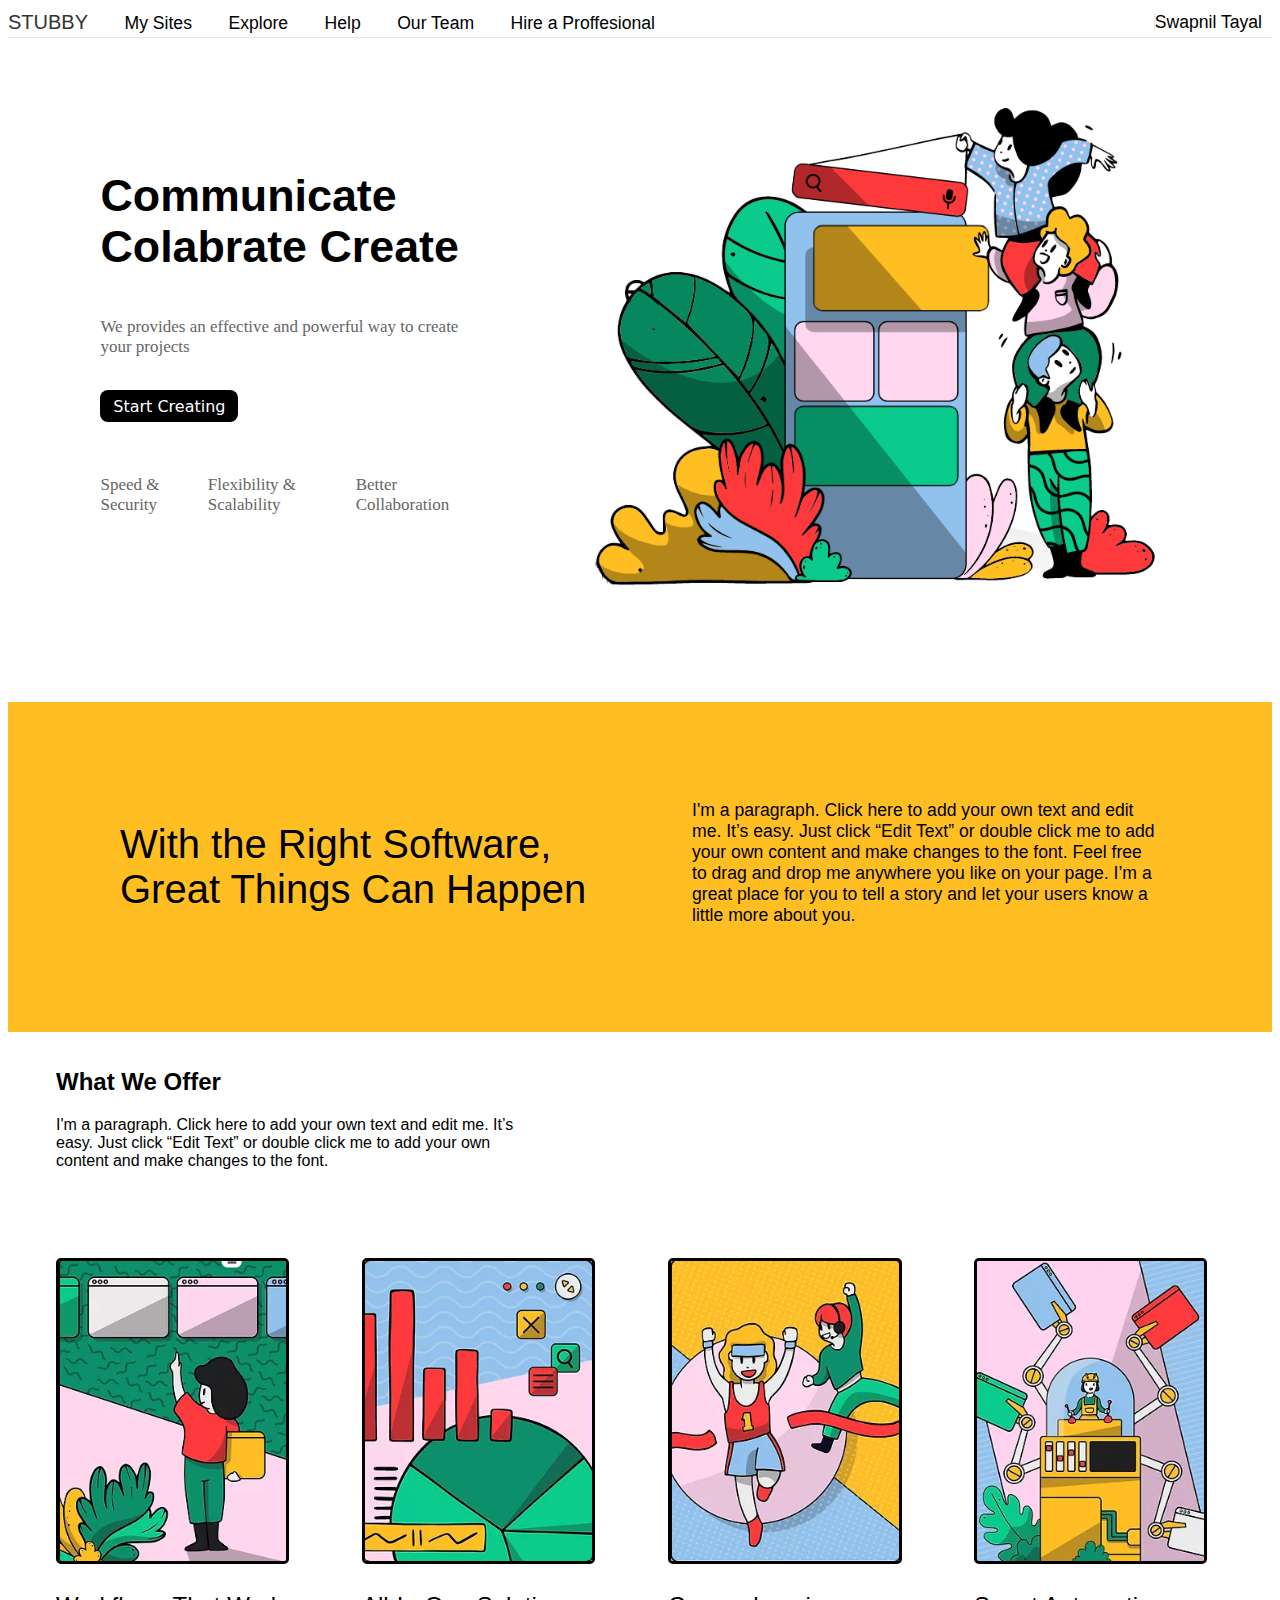
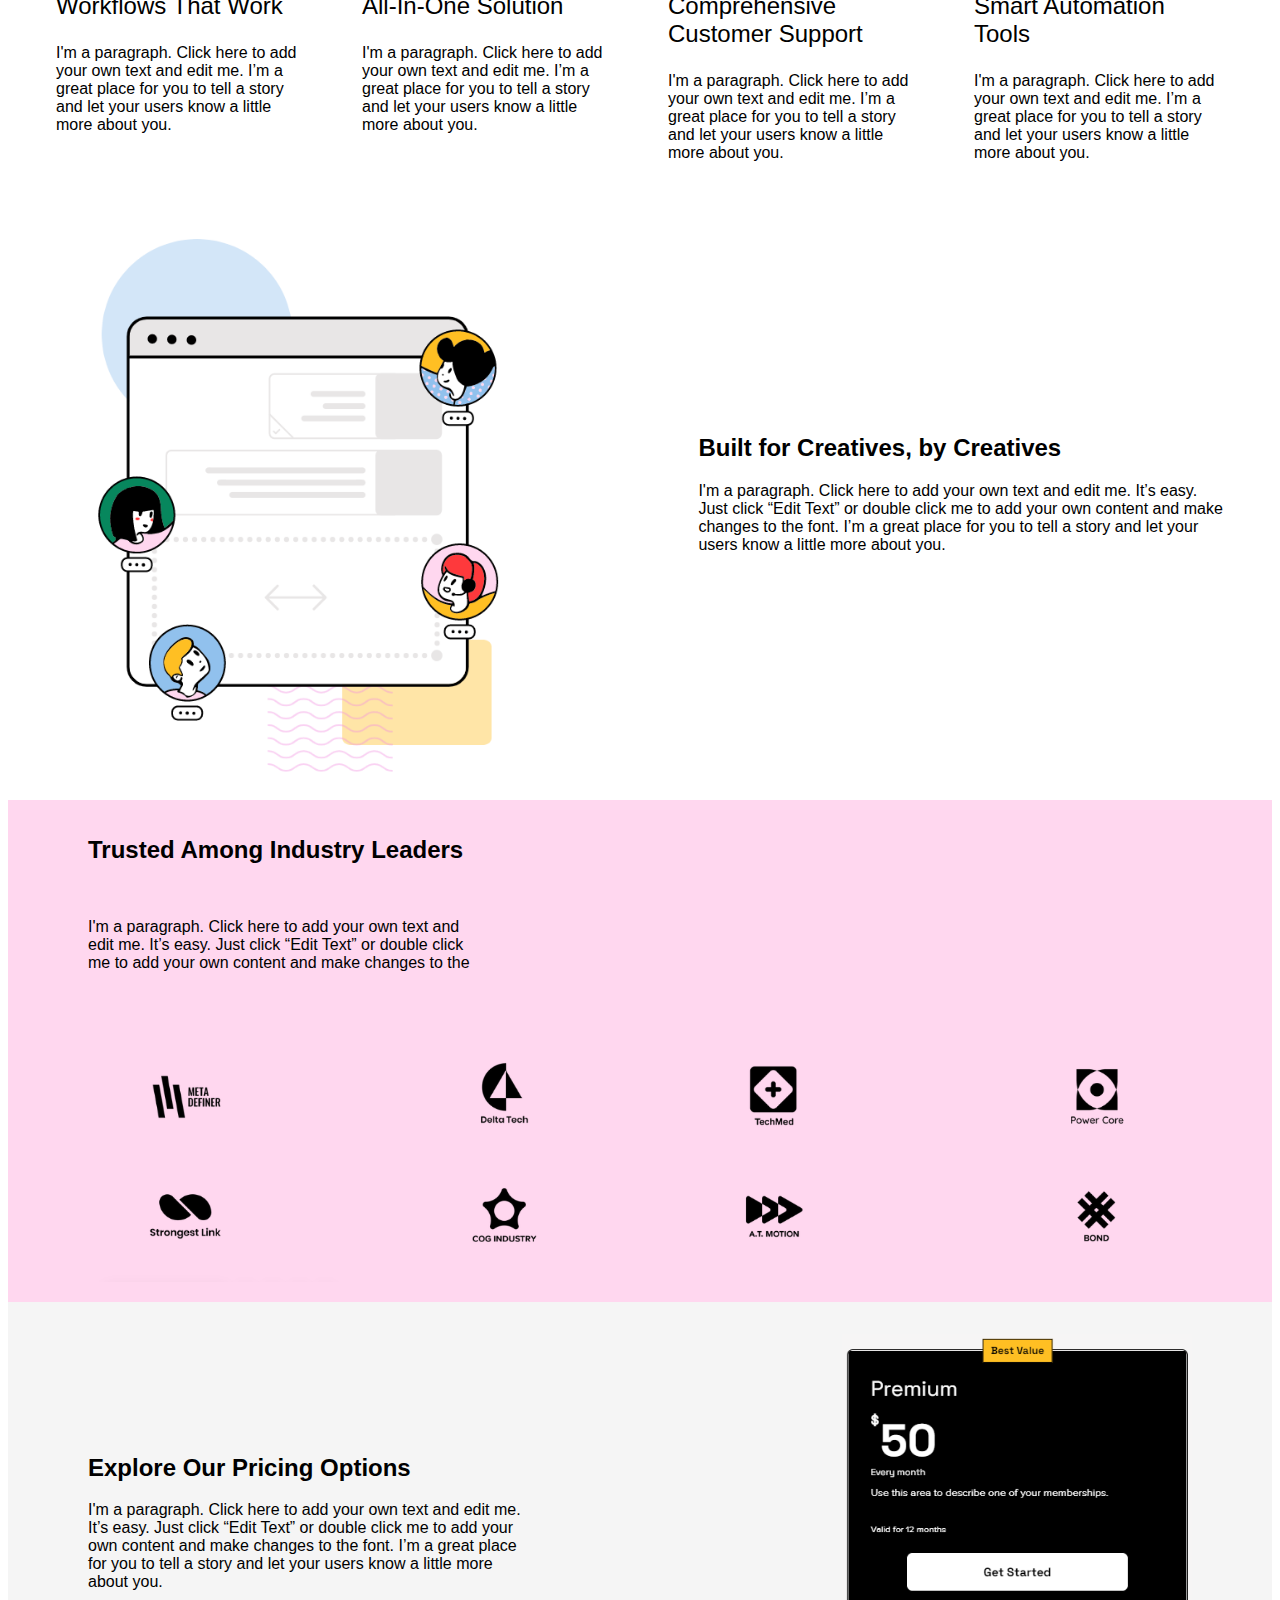
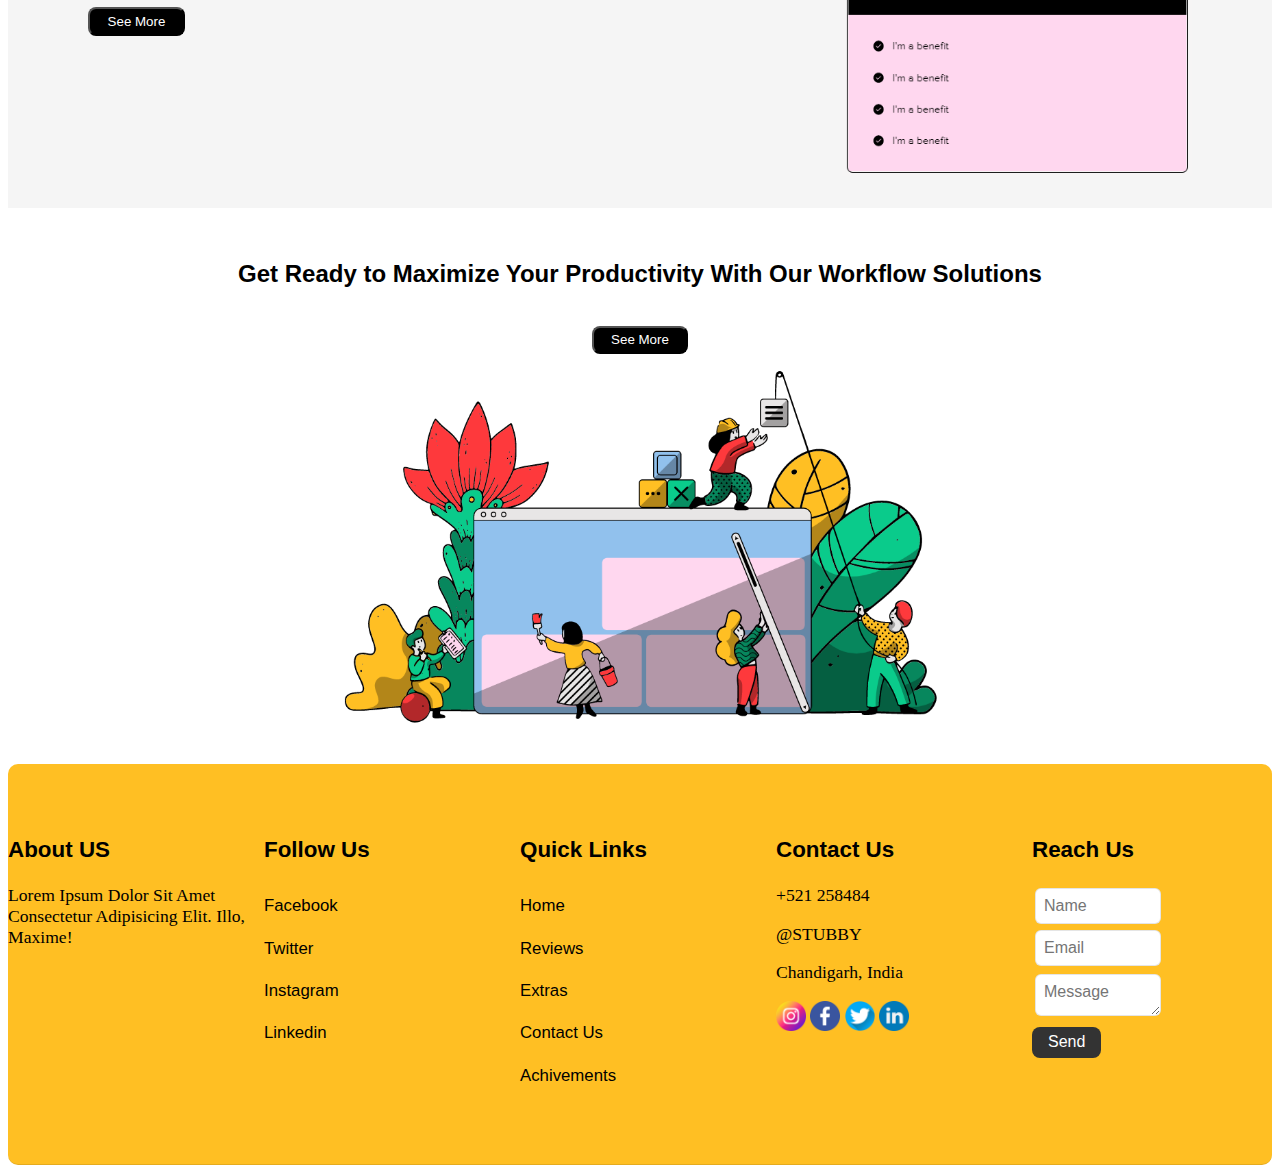
==== templates/index.html @ 8336cf28 "updated" ====
<!DOCTYPE html>
<html lang="en">
<head>
    <meta charset="UTF-8">
    <meta http-equiv="X-UA-Compatible" content="IE=edge">
    <meta name="viewport" content="width=device-width, initial-scale=1.0">
    <link rel="icon" type="image/x-icon" href="Images/facion.png">
    <title>STUBBY | WEBSITE BUIDER</title>
    <link rel="stylesheet" href="/static/CSS/style.css">
</head>
<body>


        
    <header id="header">
        <div>
            <a id="name" href="/">STUBBY</a>
            <a href="#">My Sites</a>
            <a href="#">Explore</a>
            <a href="#">Help</a>
            <a href="#">Our Team</a>
            <a href="#">Hire a Proffesional</a>
        </div>
        <nav id="nav">
            <script src="https://cdn.lordicon.com/lusqsztk.js"></script>
            <lord-icon
                src="https://cdn.lordicon.com/tkgyrmwc.json"
                trigger="hover"
                colors="primary:#121331,secondary:#7166ee"
                style="width:40px;height:40px">
            </lord-icon>
            <script src="https://cdn.lordicon.com/lusqsztk.js"></script>
            <lord-icon
                id="icon"
                src="https://cdn.lordicon.com/msoeawqm.json"
                trigger="hover"
                colors="primary:#121331,secondary:#7166ee"
                style="width:40px;height:40px">
            </lord-icon>
            <a href="#" style="margin-right:10px; margin-left:-0px">Swapnil Tayal</a>
        </nav>
    </header>




    <section id="home">
        <div id="content">
            <h3>Communicate Colabrate Create</h3>
            <p>We provides an effective and powerful way to create your projects</p>
            <a href="select.html" id="btnH">Start Creating</a>
            <br>
            <br>
            <br>
            <div id="homeicon">
                <p>Speed & Security</p>
                <p>Flexibility & Scalability</p>
                <p>Better Collaboration</p>
            </div>
            
        </div>
        <div id="image">
            <img src="/static/assets/images/home'.png">
        </div>
    </section>

    <section id="home2">
        <div id="first">
            <p>With the Right Software, Great Things Can Happen</p>
        </div>
        <div id="sec">
            <p>
                I'm a paragraph. Click here to add your own text and edit me. It’s easy. Just click “Edit Text” or double click me to add your own content and make changes to the font. Feel free to drag and drop me anywhere you like on your page. I’m a great place for you to tell a story and let your users know a little more about you.
            </p>
        </div>
    </section>


    <section id="home3">
        <div id="nn">
            <h2>What We Offer</h2>
            <p>I'm a paragraph. Click here to add your own text and edit me. It’s easy. Just click “Edit Text” or double click me to add your own content and make changes to the font.</p>
        </div>
        <br>
        <br>
        <br>
        <br>
        <div id="wwo">
            <div>
                <img src="/static/assets/images/1.png">
                <p>Workflows That Work</p>
                <p1>I'm a paragraph. Click here to add your own text and edit me. I’m a great place for you to tell a story and let your users know a little more about you.</p1>
            </div>
            <div>
                <img src="/static/assets/images/2.png">
                <p>All-In-One Solution</p>
                <p1>I'm a paragraph. Click here to add your own text and edit me. I’m a great place for you to tell a story and let your users know a little more about you.</p1>
            </div>
            <div>
                <img src="/static/assets/images/3.png">
                <p>Comprehensive Customer Support</p>
                <p1>I'm a paragraph. Click here to add your own text and edit me. I’m a great place for you to tell a story and let your users know a little more about you.</p1>
            </div>
            <div>
                <img src="/static/assets/images/4.png">
                <p>Smart Automation Tools</p>
                <p1>I'm a paragraph. Click here to add your own text and edit me. I’m a great place for you to tell a story and let your users know a little more about you.</p1>
            </div>
        </div>

        <br>
        <br>
        <br>
        <br>

        <div id="bocbc">
            <img src="/static/assets/images/5.png">
            <div>
                <h2>Built for Creatives, by Creatives</h2>
                <p>I'm a paragraph. Click here to add your own text and edit me. It’s easy. Just click “Edit Text” or double click me to add your own content and make changes to the font. I’m a great place for you to tell a story and let your users know a little more about you.</p>
            </div>
        </div>

    </section>

    <section id="home4">
        <h2>Trusted Among Industry Leaders</h2>
        <br>
        <p id="para">I'm a paragraph. Click here to add your own text and edit me. It’s easy. Just click “Edit Text” or double click me to add your own content and make changes to the</p>
        <br>
        <br>
        <img src="/static/assets/images/6.png">
    </section>


    <section id="pricing">

        <div>
            <h2>
            Explore Our Pricing Options
            </h2>
            <p>I'm a paragraph. Click here to add your own text and edit me. It’s easy. Just click “Edit Text” or double click me to add your own content and make changes to the font. I’m a great place for you to tell a story and let your users know a little more about you.</p>
            <button>See More</button>
        </div>

        <img src="/static/assets/images/7.png">
        
    </section>

    <section id="getstarted">
        <h2>
            ​Get Ready to Maximize Your Productivity With Our Workflow Solutions
        </h2>
        <br>
        <button>See More</button>
        <br>
        <img src="/static/assets/images/8.png">
    </section>



    <footer id="footer">

        <div class="fdiv">
            <p class="fhead">About US</p>
            <p class="fabout">Lorem Ipsum Dolor Sit Amet Consectetur Adipisicing Elit. Illo, Maxime!</p>
        </div>
    
        <div class="fdiv">
            <p class="fhead">Follow Us</p>
            <p class="fabout">
                <a href="#">Facebook</a>
                <a href="#">Twitter</a>
                <a href="#">Instagram</a>
                <a href="#">Linkedin</a>
            </p>
        </div>
    
        <div class="fdiv">
            <p class="fhead">Quick Links</p>
            <p class="fabout">
                <a href="#">Home</a>
                <a href="#">Reviews</a>
                <a href="#">Extras</a>
                <a href="#">Contact Us</a>
                <a href="#">Achivements</a>
            </p>
        </div>
    
        <div class="fdiv">
            <p class="fhead">Contact Us</p>
            <p class="fabout">+521 258484</p>
            <p class="fabout">@STUBBY</p>
            <p class="fabout">Chandigarh, India</p>
            <div id="img">
                <a href="#"><img src="/static/assets/images\insta.png"></a>
                <a href="#"><img src="/static/assets/images\fb.png" ></a>
                <a href="#"><img src="/static/assets/images\twiter.png"></a>
                <a href="#"><img src="/static/assets/images\lindin.png" ></a>
            </div>
        </div>
    
        <div class="fdiv">
            <p class="fhead">Reach Us</p>
            <div>
                <div id="box">
                    <input type="text" id="name" placeholder="Name">
                    <input type="email" id="email" placeholder="Email">
                </div>
                <textarea placeholder="Message" id="message"></textarea>
                <br>
                <a href="#" id="btn">Send</a>
            </div>
        </div>

    </footer>
    
</body>
</html>
---- static/CSS/style.css ----
* {
font-family: 'Nunito', sans-serif;
transition: all .2s ease-out;}

html::-webkit-scrollbar {
    width: 0.6rem;
}

html::-webkit-scrollbar-thumb {
    background: #fff;
    border-radius: 5rem;
}

html::-webkit-scrollbar-track {
    background: #333;
}

#header{
    display: flex;
    align-items: center;
    justify-content: space-between;
    width: 100%;
    padding: 0.2rem 0%;
    border-bottom: 0.1rem solid rgba(0,0,0,.1);
}

header div #name{
    text-decoration:none;
    font-size:20px;
    color:#333;
    margin-left:-0px;
    font-family: sans-serif;
    font-weight: 500;}

#nav a:hover{
    color:#ff823a;}

#nav{
    display: block;
}

header div a{
    text-decoration:none;
    color:black;
    font-size:1.1rem;
    font-family: sans-serif;
    margin-left:2rem;}

header nav a{
    text-decoration:none;
    color:black;
    font-size:1.1rem;
    font-family: sans-serif;
    margin-left:2rem;}

#headimg{
    border-radius: 70%;
    height:30px;
    margin-right: 5px;
}

#icon{
    border-right: 1px solid rgba(0,0,0,.1);
}

#home{
    display: flex;
    flex-wrap:wrap;
    gap: 1.5rem;
    align-items: center;
    justify-content: space-around;
    padding: 2rem 5%;}


#home #image{
    height:600px;
}

#home #content h3{
    font-size: 2.8rem;
    font-family: sans-serif;
    margin-top:50px;
}

#home #content p{
    font-family: -webkit-pictograph;
    font-size:17px;
    color: #666;}

#content{
    height:500px;
    width:380px;}

#btnH{
    display: inline-block;
    margin-top: 1rem;
    color:white;
    padding: 0.4rem 0.8rem;
    border-radius: 0.5rem;
    background:black;
    font-size: 1rem;
    text-decoration:none;
    font-family: system-ui;}

#btnH:hover{
    background:linear-gradient(90deg, #ff5959, #6363ff);}

#homeicon{
    display: flex;
}

#home2{
    display: flex;
    background-color:#ffbf23;
    height: auto;
    justify-content: space-between;
    padding:5rem 7rem;
    flex-wrap: wrap;
}
#home2 div{
    width: 45%;
}

#home2 #first{
    font-size: 2.5rem;
}
#home2 #sec{
    font-size: 1.1rem;
}
#home3{
    height: auto;
    padding:5rem 10rem;
}

#home3 #nn{
    width: 40%;
}

#home3 #wwo{
    display: flex;
    justify-content:space-between;
    flex-wrap: wrap;
}
#wwo div img{
    border-radius: 5px;
    border: 3px solid black;
    height:300px;
}
#home3 #wwo div{
    width: 250px;
}
#home3 #wwo div p{
    font-size:1.5rem;
}

#bocbc{
    display:flex;
    justify-content:space-between;
    flex-wrap: wrap;

}
#bocbc img{
    height: 550px;
}
#bocbc div{
    width:45%;
    margin-top: 180px;
}

#home4{
    padding:3rem 10rem;
    background-color: #ffd7ef;
}
#home4 img{
    width:100%;
}
#para{
    width:400px;
}

#pricing{
    display:flex;
    flex-wrap: wrap;
    padding:5rem 15rem;
    background-color:whitesmoke;
    justify-content:space-between;
}
#pricing div{
    width:40%;
}
#pricing div h2{
    margin-top: 120px;
}
#pricing button{
    background-color:black;
    color:white;
    padding:0.3rem 1.1rem;
    border-radius: 8px;
}

#pricing img{
    width:350px
}
#getstarted button{
    background-color:black;
    color:white;
    padding:0.3rem 1.1rem;
    border-radius: 8px;
}

#getstarted{
    padding:5rem 5rem;
    text-align:center;
}
#getstarted img{
    width: 600px;
}


#footer{
    border-bottom: 0.1rem solid rgba(0,0,0,.1);
    display:flex;
    gap:1rem;
    justify-content: space-around;
    background-color:#ffbf23;
    border-radius: 10px;
}

.fdiv{
    height:350px;
    width:270px;
    margin-top: 50px;}

.fhead{
    font-size: 1.4rem;
    font-weight:550;
    color:rgb(0, 0, 0);
    font-family: sans-serif;}

.fabout{
    font-family: serif;
    font-size: 1.1rem;
    color: rgb(0, 0, 0);}

.fabout a{
    display: block;
    font-size: 1.05rem;
    padding: 0.7rem 0;
    text-decoration:none;
    color: rgb(0, 0, 0);}

.fabout a:hover{
    color:var(--theme);
    }

#box input{
    border: 0.1rem solid rgba(0,0,0,.1);
    width:45%;
    border-radius:6px;
    font-size:1rem;
    color: #333;
    padding: 0.5rem;
    text-transform: none;
    margin:3px;}

#message{
    border: 0.1rem solid rgba(0,0,0,.1);
    width:45%;
    height:1.5rem;
    padding: 0.5rem;
    font-size:1rem;
    border-radius:6px;
    margin:5px 7px 7px 3px;}

#btn{
    text-decoration:none;
    display: inline-block;
    padding: 0.4rem 1rem;
    border-radius: 0.5rem;
    background: #333;
    color: #fff;
    font-size: 1rem;}

#btn:hover{
    background: linear-gradient(90deg, #ff5959, #6363ff);}

#img a img{
    height: 30px;
    width: 30px;
}


@media screen and (max-width : 1290px){
    #home div img{
        height:600px;
    }
    #home3{
        padding:1rem 3rem;
    }
    #home4{
        padding:1rem 5rem;
    }
    #pricing{
        padding:2rem 5rem;
    }
    #getstarted{
        padding:2rem 0rem;
    }
}
@media screen and (max-width : 980px){
    #home div img{
        height:500px;
    }
    #home{
        padding: 0rem 0%;
    }
    #home2{
        padding:1rem 3rem;
    }
    #home2 div{
        width: 400px;
    }
    #home3{
        height: auto;
        padding:1rem 3rem;
    }
    #home3 #nn{
        width: 80%;
    }
    #wwo div img{
        border-radius: 5px;
        border: 3px solid black;
        height:250px;
    }
    #home3 #wwo div{
        width: 200px;
    }
    #bocbc img{
        height: 450px;
    }
    #bocbc div{
        width:300px;
        margin-top: 100px;
    }
    #para{
        width:100%;
    }
    #pricing div{
        width:40%;
    }
    #getstarted img{
        width: 500px;
    }
    #pricing img{
        width:250px
    }
    #pricing div h2{
        margin-top: 0px;
    }
    #home #image{
        height:auto;
    }
    #content{
        height:auto;}
}

@media screen and (max-width : 780px){
    #pricing div{
        width:80%;
    }
    #pricing{
        padding:2rem 1rem;
    }
    #getstarted img{
        width: 400px;
    }
    #footer{
        display:none;
    }
}
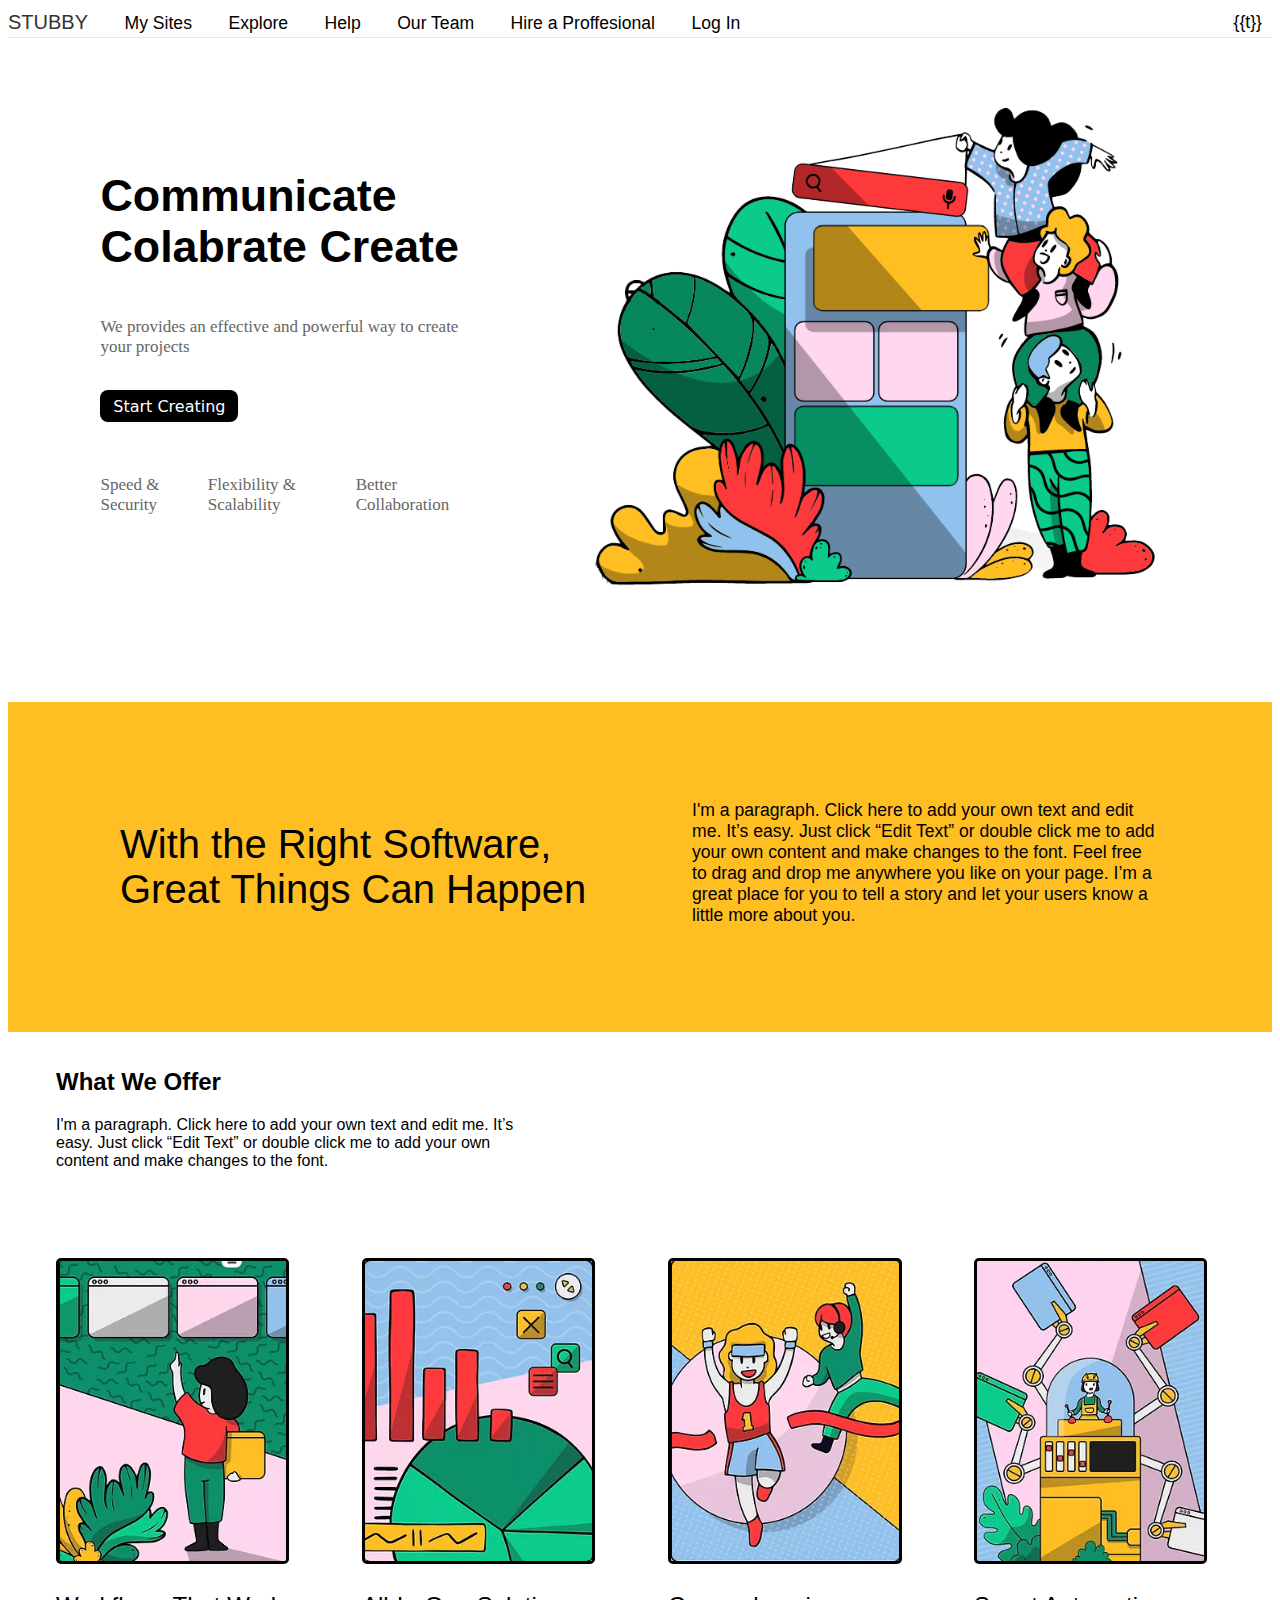
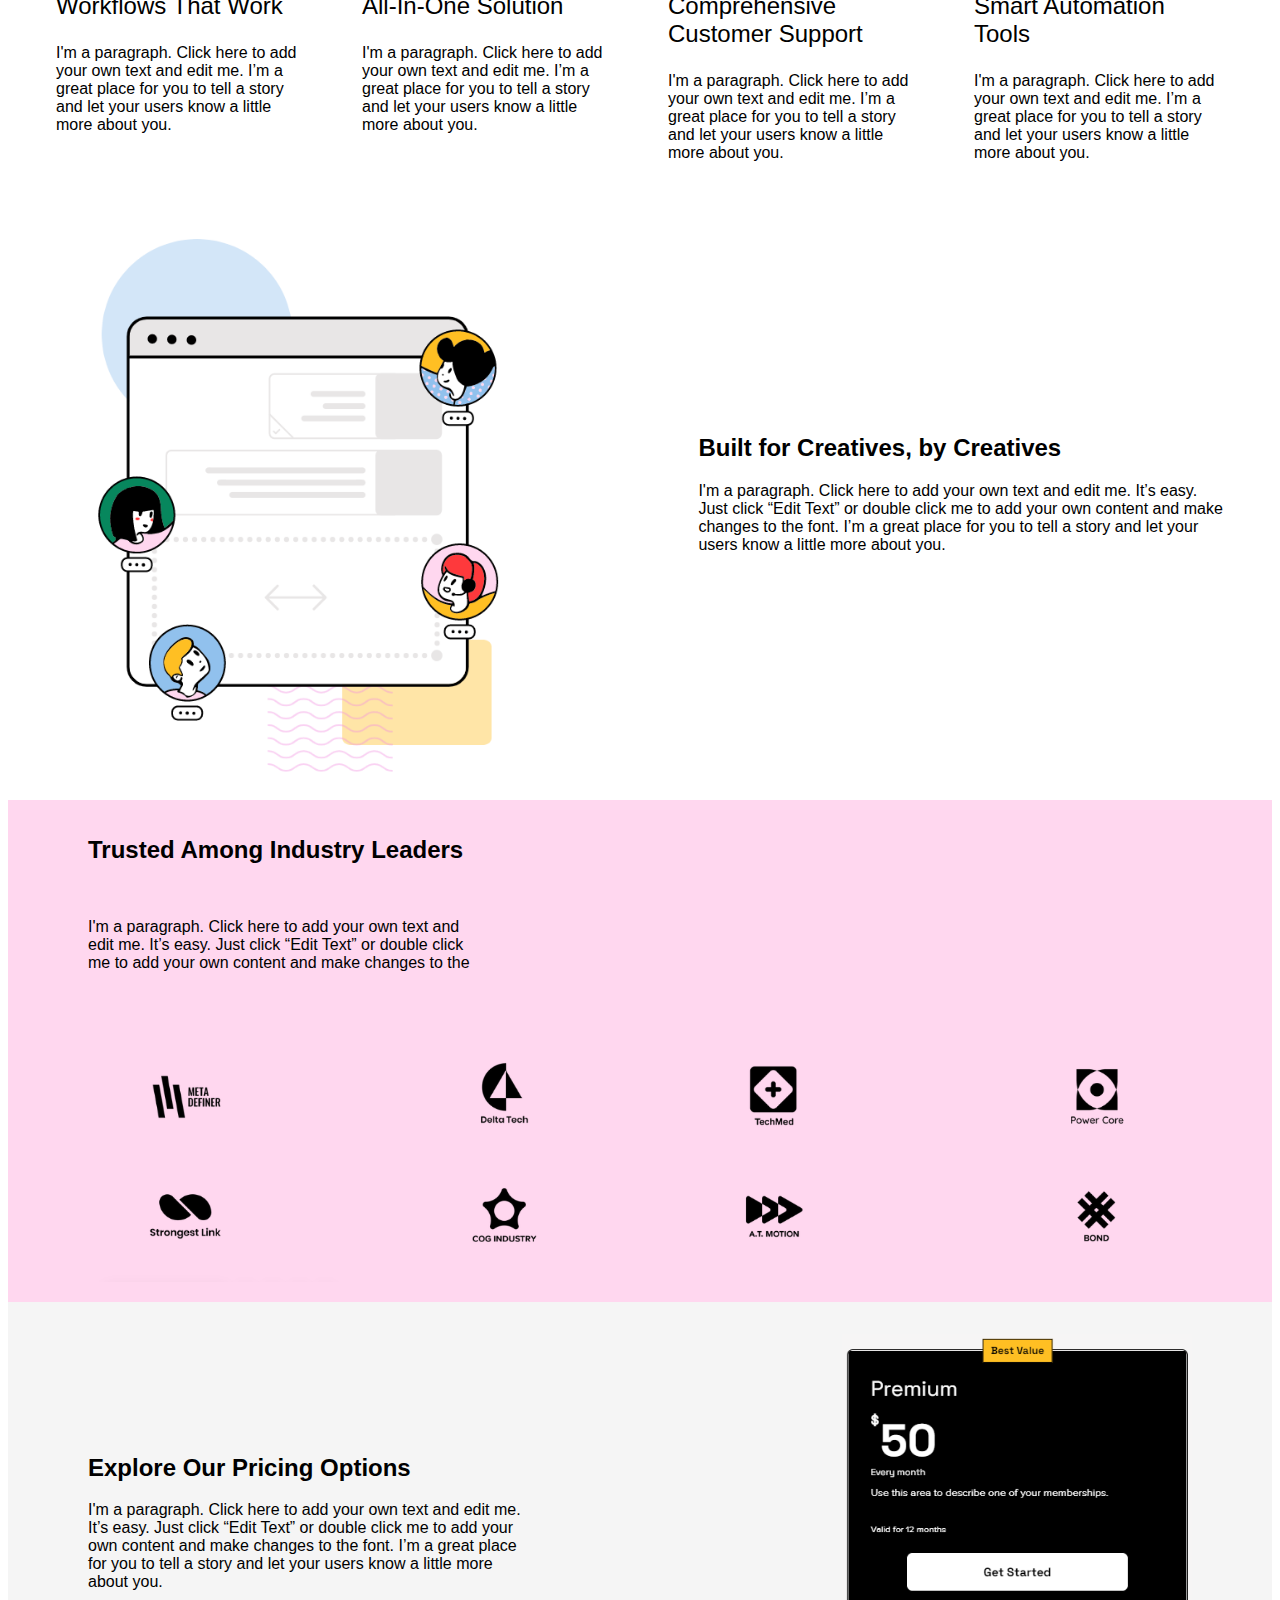
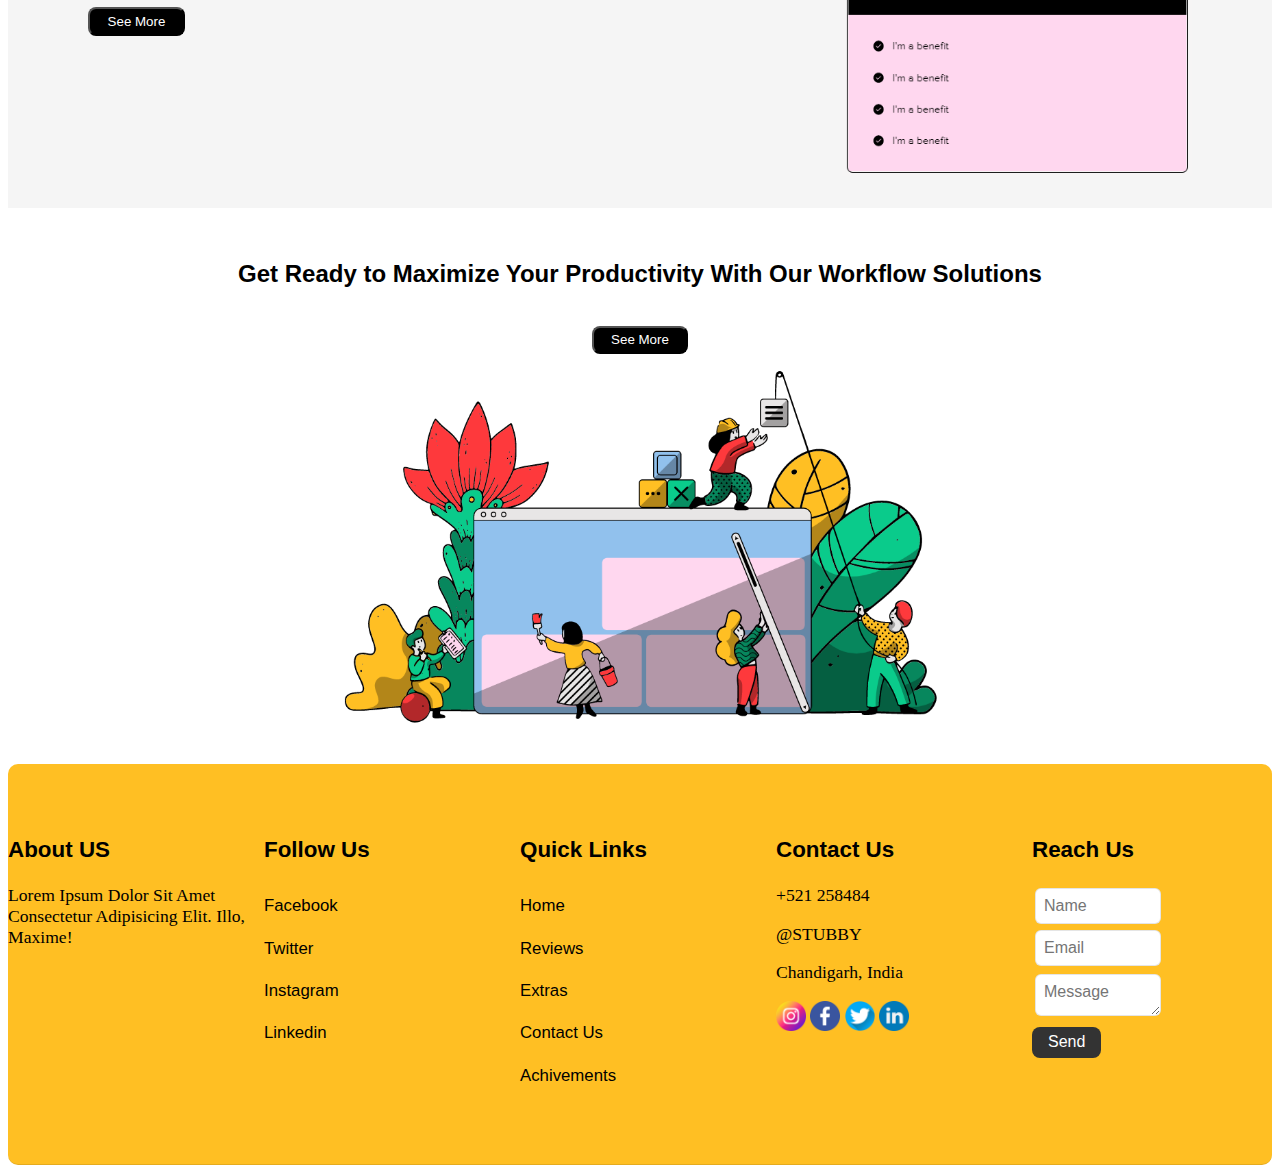
==== commit 3f6d5dc5: "8 updates" ====
--- a/templates/index.html
+++ b/templates/index.html
@@ -4,7 +4,7 @@
     <meta charset="UTF-8">
     <meta http-equiv="X-UA-Compatible" content="IE=edge">
     <meta name="viewport" content="width=device-width, initial-scale=1.0">
-    <link rel="icon" type="image/x-icon" href="Images/facion.png">
+    <link rel="icon" type="image/x-icon" href="/static/assets/Images/facion.png">
     <title>STUBBY | WEBSITE BUIDER</title>
     <link rel="stylesheet" href="/static/CSS/style.css">
 </head>
@@ -20,6 +20,7 @@
             <a href="#">Help</a>
             <a href="#">Our Team</a>
             <a href="#">Hire a Proffesional</a>
+            <a href="/contact">Log In</a>
         </div>
         <nav id="nav">
             <script src="https://cdn.lordicon.com/lusqsztk.js"></script>
@@ -37,7 +38,7 @@
                 colors="primary:#121331,secondary:#7166ee"
                 style="width:40px;height:40px">
             </lord-icon>
-            <a href="#" style="margin-right:10px; margin-left:-0px">Swapnil Tayal</a>
+            <a href="#" style="margin-right:10px; margin-left:-0px">{{t}}</a>
         </nav>
     </header>
 
@@ -48,7 +49,7 @@
         <div id="content">
             <h3>Communicate Colabrate Create</h3>
             <p>We provides an effective and powerful way to create your projects</p>
-            <a href="select.html" id="btnH">Start Creating</a>
+            <a href="/select" id="btnH">Start Creating</a>
             <br>
             <br>
             <br>
